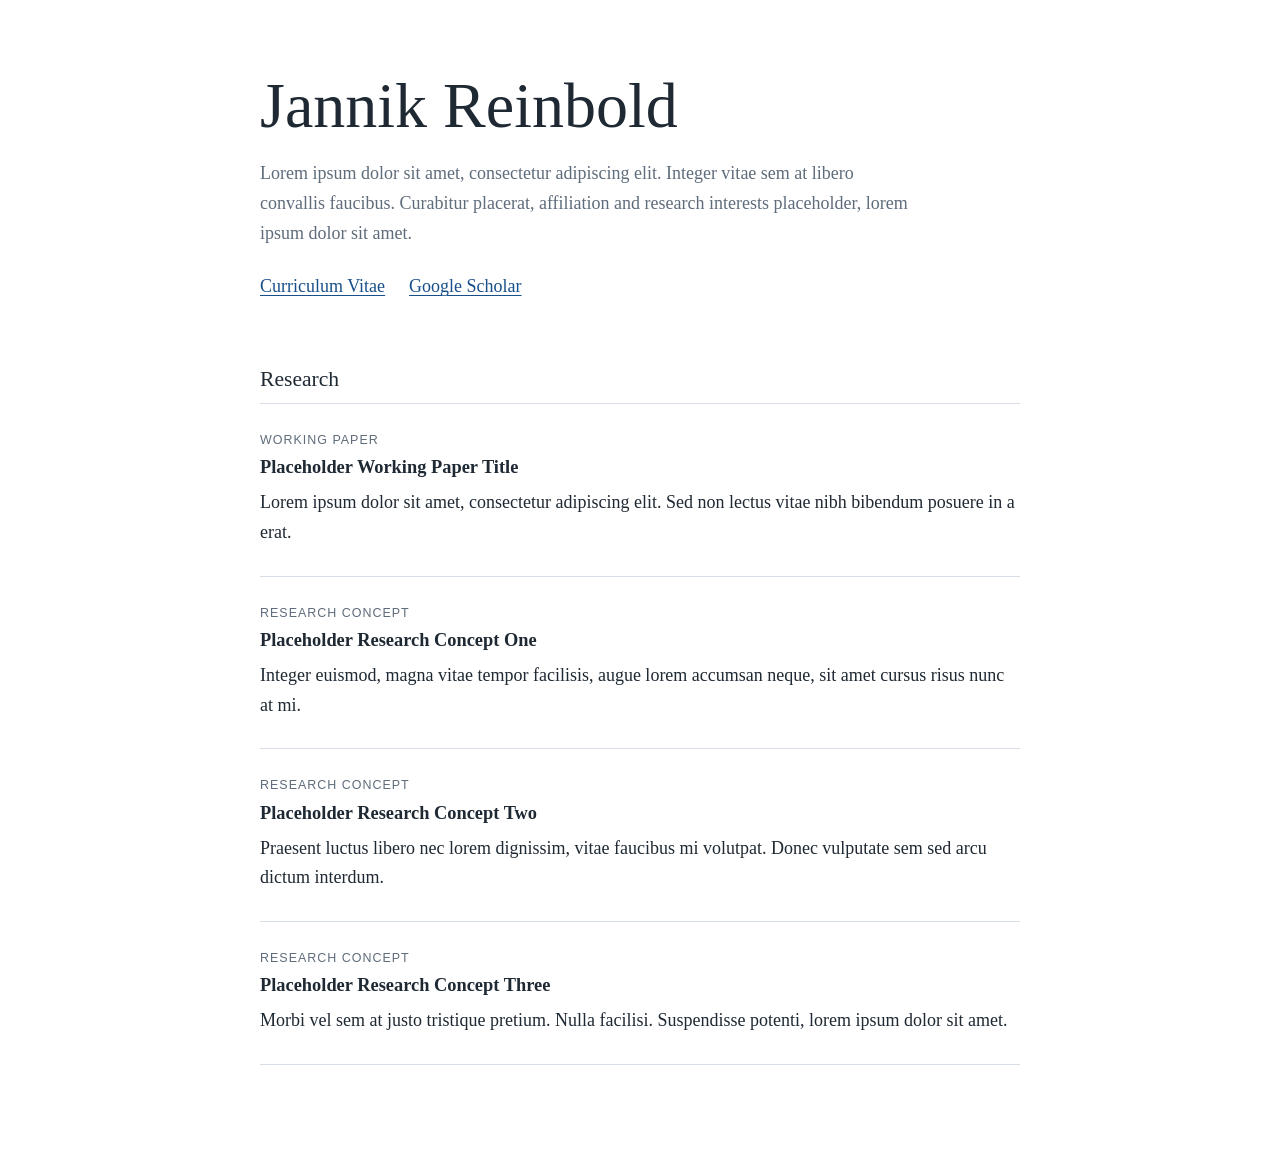
==== index.html @ 5ed9e8a0 "Add files via upload" ====
<!DOCTYPE html>
<html lang="en">
<head>
  <meta charset="utf-8">
  <meta name="viewport" content="width=device-width, initial-scale=1">
  <meta name="description" content="Academic website for Jannik Reinbold.">
  <title>Jannik Reinbold</title>
  <link rel="stylesheet" href="styles.css">
</head>
<body>
  <main class="page">
    <header class="site-header">
      <h1>Jannik Reinbold</h1>
      <p class="intro">
        Lorem ipsum dolor sit amet, consectetur adipiscing elit. Integer vitae
        sem at libero convallis faucibus. Curabitur placerat, affiliation and
        research interests placeholder, lorem ipsum dolor sit amet.
      </p>
      <nav class="links" aria-label="Profile links">
        <a href="cv.pdf">Curriculum Vitae</a>
        <a href="#">Google Scholar</a>
      </nav>
    </header>

    <section class="research" aria-labelledby="research-heading">
      <h2 id="research-heading">Research</h2>

      <article class="research-item">
        <p class="item-type">Working paper</p>
        <h3>Placeholder Working Paper Title</h3>
        <p>
          Lorem ipsum dolor sit amet, consectetur adipiscing elit. Sed non
          lectus vitae nibh bibendum posuere in a erat.
        </p>
      </article>

      <article class="research-item">
        <p class="item-type">Research concept</p>
        <h3>Placeholder Research Concept One</h3>
        <p>
          Integer euismod, magna vitae tempor facilisis, augue lorem accumsan
          neque, sit amet cursus risus nunc at mi.
        </p>
      </article>

      <article class="research-item">
        <p class="item-type">Research concept</p>
        <h3>Placeholder Research Concept Two</h3>
        <p>
          Praesent luctus libero nec lorem dignissim, vitae faucibus mi
          volutpat. Donec vulputate sem sed arcu dictum interdum.
        </p>
      </article>

      <article class="research-item">
        <p class="item-type">Research concept</p>
        <h3>Placeholder Research Concept Three</h3>
        <p>
          Morbi vel sem at justo tristique pretium. Nulla facilisi. Suspendisse
          potenti, lorem ipsum dolor sit amet.
        </p>
      </article>
    </section>
  </main>
</body>
</html>
---- styles.css ----
:root {
  color-scheme: light;
  --background: #ffffff;
  --text: #1f2933;
  --muted: #5f6c7b;
  --rule: #d8dee6;
  --link: #174f8a;
  --link-hover: #0b2f57;
}

* {
  box-sizing: border-box;
}

body {
  margin: 0;
  background: var(--background);
  color: var(--text);
  font-family: Georgia, "Times New Roman", serif;
  font-size: 18px;
  line-height: 1.65;
}

a {
  color: var(--link);
  text-decoration-thickness: 1px;
  text-underline-offset: 0.16em;
}

a:hover,
a:focus {
  color: var(--link-hover);
}

.page {
  width: min(100% - 32px, 760px);
  margin: 0 auto;
  padding: 72px 0 88px;
}

.site-header {
  margin-bottom: 64px;
}

h1,
h2,
h3,
p {
  margin-top: 0;
}

h1 {
  margin-bottom: 20px;
  font-size: clamp(2.25rem, 7vw, 4rem);
  line-height: 1.05;
  font-weight: 400;
  letter-spacing: 0;
}

.intro {
  max-width: 650px;
  margin-bottom: 24px;
  color: var(--muted);
}

.links {
  display: flex;
  flex-wrap: wrap;
  gap: 12px 24px;
}

h2 {
  padding-bottom: 10px;
  border-bottom: 1px solid var(--rule);
  margin-bottom: 28px;
  font-size: 1.35rem;
  line-height: 1.25;
  font-weight: 400;
}

.research-item {
  padding: 0 0 28px;
  margin-bottom: 28px;
  border-bottom: 1px solid var(--rule);
}

.research-item:last-child {
  margin-bottom: 0;
}

.item-type {
  margin-bottom: 6px;
  color: var(--muted);
  font-family: Arial, Helvetica, sans-serif;
  font-size: 0.78rem;
  line-height: 1.4;
  letter-spacing: 0.08em;
  text-transform: uppercase;
}

h3 {
  margin-bottom: 8px;
  font-size: 1.15rem;
  line-height: 1.35;
  font-weight: 600;
}

.research-item p:last-child {
  margin-bottom: 0;
}

@media (max-width: 560px) {
  body {
    font-size: 17px;
  }

  .page {
    width: min(100% - 24px, 760px);
    padding: 44px 0 56px;
  }

  .site-header {
    margin-bottom: 48px;
  }
}
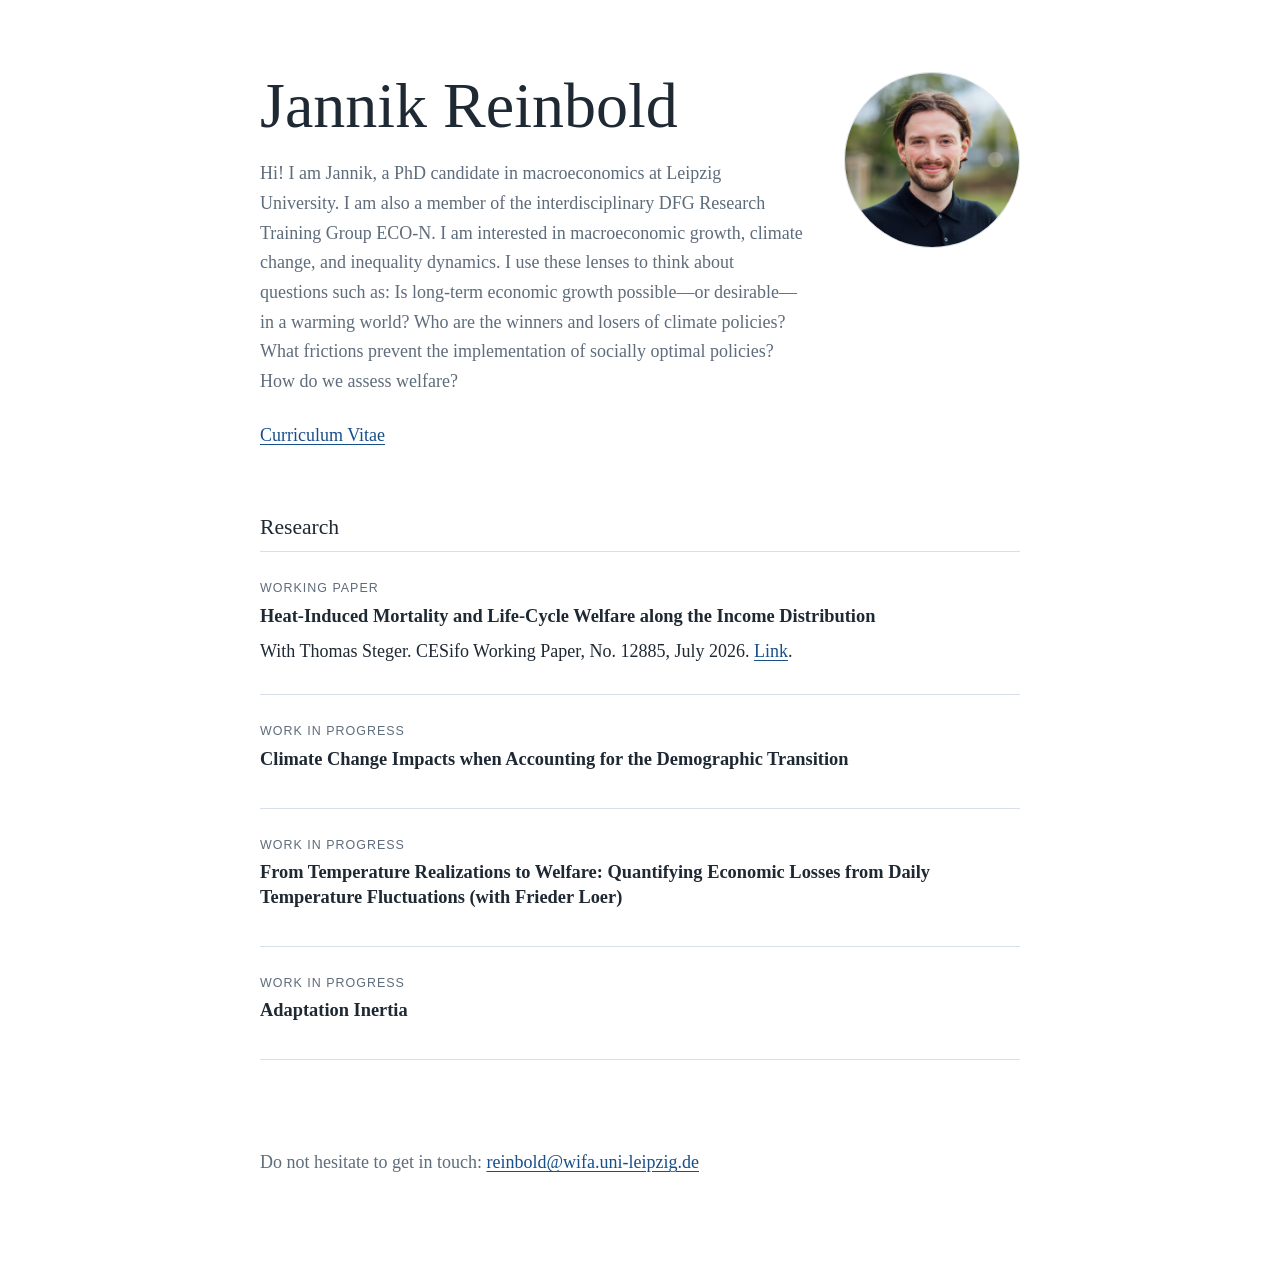
==== commit 5ca3b493: "add first minimal website version" ====
--- a/index.html
+++ b/index.html
@@ -10,16 +10,32 @@
 <body>
   <main class="page">
     <header class="site-header">
-      <h1>Jannik Reinbold</h1>
-      <p class="intro">
-        Lorem ipsum dolor sit amet, consectetur adipiscing elit. Integer vitae
-        sem at libero convallis faucibus. Curabitur placerat, affiliation and
-        research interests placeholder, lorem ipsum dolor sit amet.
-      </p>
-      <nav class="links" aria-label="Profile links">
-        <a href="cv.pdf">Curriculum Vitae</a>
-        <a href="#">Google Scholar</a>
-      </nav>
+      <div class="profile-header">
+        <div class="profile-copy">
+          <h1>Jannik Reinbold</h1>
+          <p class="intro">
+            Hi! I am Jannik, a PhD candidate in macroeconomics at Leipzig
+            University. I am also a member of the interdisciplinary DFG Research
+            Training Group ECO-N. I am interested in macroeconomic growth,
+            climate change, and inequality dynamics. I use these lenses to think
+            about questions such as: Is long-term economic growth possible&mdash;or
+            desirable&mdash;in a warming world? Who are the winners and losers of
+            climate policies? What frictions prevent the implementation of
+            socially optimal policies? How do we assess welfare?
+          </p>
+          <nav class="links" aria-label="Profile links">
+            <a href="cv.pdf">Curriculum Vitae</a>
+            <!-- <a href="#">Google Scholar</a> -->
+          </nav>
+        </div>
+        <img
+          class="profile-photo"
+          src="assets/jannik-reinbold.jpeg"
+          alt="Portrait of Jannik Reinbold"
+          width="800"
+          height="800"
+        >
+      </div>
     </header>
 
     <section class="research" aria-labelledby="research-heading">
@@ -27,40 +43,35 @@
 
       <article class="research-item">
         <p class="item-type">Working paper</p>
-        <h3>Placeholder Working Paper Title</h3>
+        <h3>Heat-Induced Mortality and Life-Cycle Welfare along the Income Distribution</h3>
         <p>
-          Lorem ipsum dolor sit amet, consectetur adipiscing elit. Sed non
-          lectus vitae nibh bibendum posuere in a erat.
+          With Thomas Steger. CESifo Working Paper, No. 12885, July 2026.
+          <a href="https://www.ifo.de/en/cesifo/publications/2026/working-paper/heat-induced-mortality-and-life-cycle-welfare-along-income">Link</a>.
         </p>
       </article>
 
       <article class="research-item">
-        <p class="item-type">Research concept</p>
-        <h3>Placeholder Research Concept One</h3>
-        <p>
-          Integer euismod, magna vitae tempor facilisis, augue lorem accumsan
-          neque, sit amet cursus risus nunc at mi.
-        </p>
+        <p class="item-type">Work in progress</p>
+        <h3>Climate Change Impacts when Accounting for the Demographic Transition</h3>
       </article>
 
       <article class="research-item">
-        <p class="item-type">Research concept</p>
-        <h3>Placeholder Research Concept Two</h3>
-        <p>
-          Praesent luctus libero nec lorem dignissim, vitae faucibus mi
-          volutpat. Donec vulputate sem sed arcu dictum interdum.
-        </p>
+        <p class="item-type">Work in progress</p>
+        <h3>From Temperature Realizations to Welfare: Quantifying Economic Losses from Daily Temperature Fluctuations (with Frieder Loer)</h3>
       </article>
 
       <article class="research-item">
-        <p class="item-type">Research concept</p>
-        <h3>Placeholder Research Concept Three</h3>
-        <p>
-          Morbi vel sem at justo tristique pretium. Nulla facilisi. Suspendisse
-          potenti, lorem ipsum dolor sit amet.
-        </p>
+        <p class="item-type">Work in progress</p>
+        <h3>Adaptation Inertia</h3>
       </article>
     </section>
+
+    <footer class="site-footer">
+      <p>
+        Do not hesitate to get in touch:
+        <a href="mailto:reinbold@wifa.uni-leipzig.de">reinbold@wifa.uni-leipzig.de</a>
+      </p>
+    </footer>
   </main>
 </body>
 </html>
--- a/styles.css
+++ b/styles.css
@@ -42,6 +42,27 @@
   margin-bottom: 64px;
 }
 
+.profile-header {
+  display: flex;
+  align-items: flex-start;
+  justify-content: space-between;
+  gap: 40px;
+}
+
+.profile-copy {
+  min-width: 0;
+  flex: 1;
+}
+
+.profile-photo {
+  width: 176px;
+  height: 176px;
+  flex: 0 0 auto;
+  border: 1px solid var(--rule);
+  border-radius: 50%;
+  object-fit: cover;
+}
+
 h1,
 h2,
 h3,
@@ -51,7 +72,7 @@
 
 h1 {
   margin-bottom: 20px;
-  font-size: clamp(2.25rem, 7vw, 4rem);
+  font-size: 4rem;
   line-height: 1.05;
   font-weight: 400;
   letter-spacing: 0;
@@ -109,6 +130,16 @@
   margin-bottom: 0;
 }
 
+.site-footer {
+  padding-top: 40px;
+  margin-top: 48px;
+  color: var(--muted);
+}
+
+.site-footer p {
+  margin-bottom: 0;
+}
+
 @media (max-width: 560px) {
   body {
     font-size: 17px;
@@ -122,4 +153,18 @@
   .site-header {
     margin-bottom: 48px;
   }
+
+  .profile-header {
+    display: block;
+  }
+
+  .profile-photo {
+    width: 136px;
+    height: 136px;
+    margin-top: 32px;
+  }
+
+  h1 {
+    font-size: 2.55rem;
+  }
 }
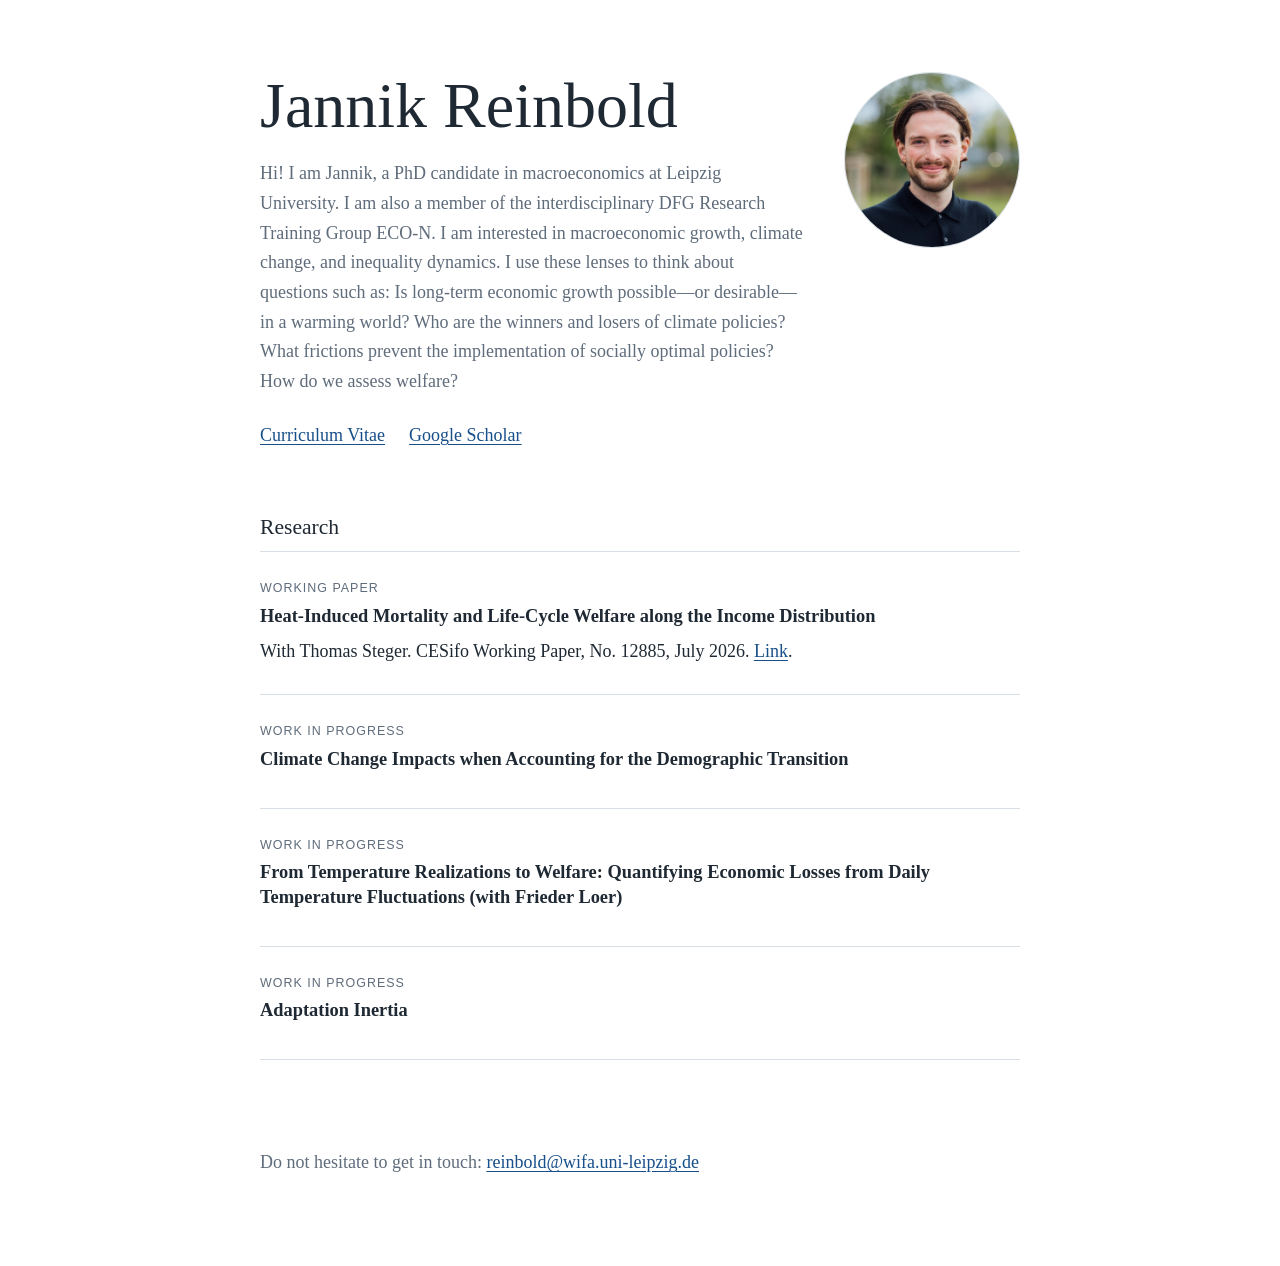
==== commit d63f5df4: "add google scholar link" ====
--- a/index.html
+++ b/index.html
@@ -25,7 +25,7 @@
           </p>
           <nav class="links" aria-label="Profile links">
             <a href="cv.pdf">Curriculum Vitae</a>
-            <!-- <a href="#">Google Scholar</a> -->
+            <a href="https://scholar.google.com/citations?user=cYjU0GYAAAAJ">Google Scholar</a>
           </nav>
         </div>
         <img
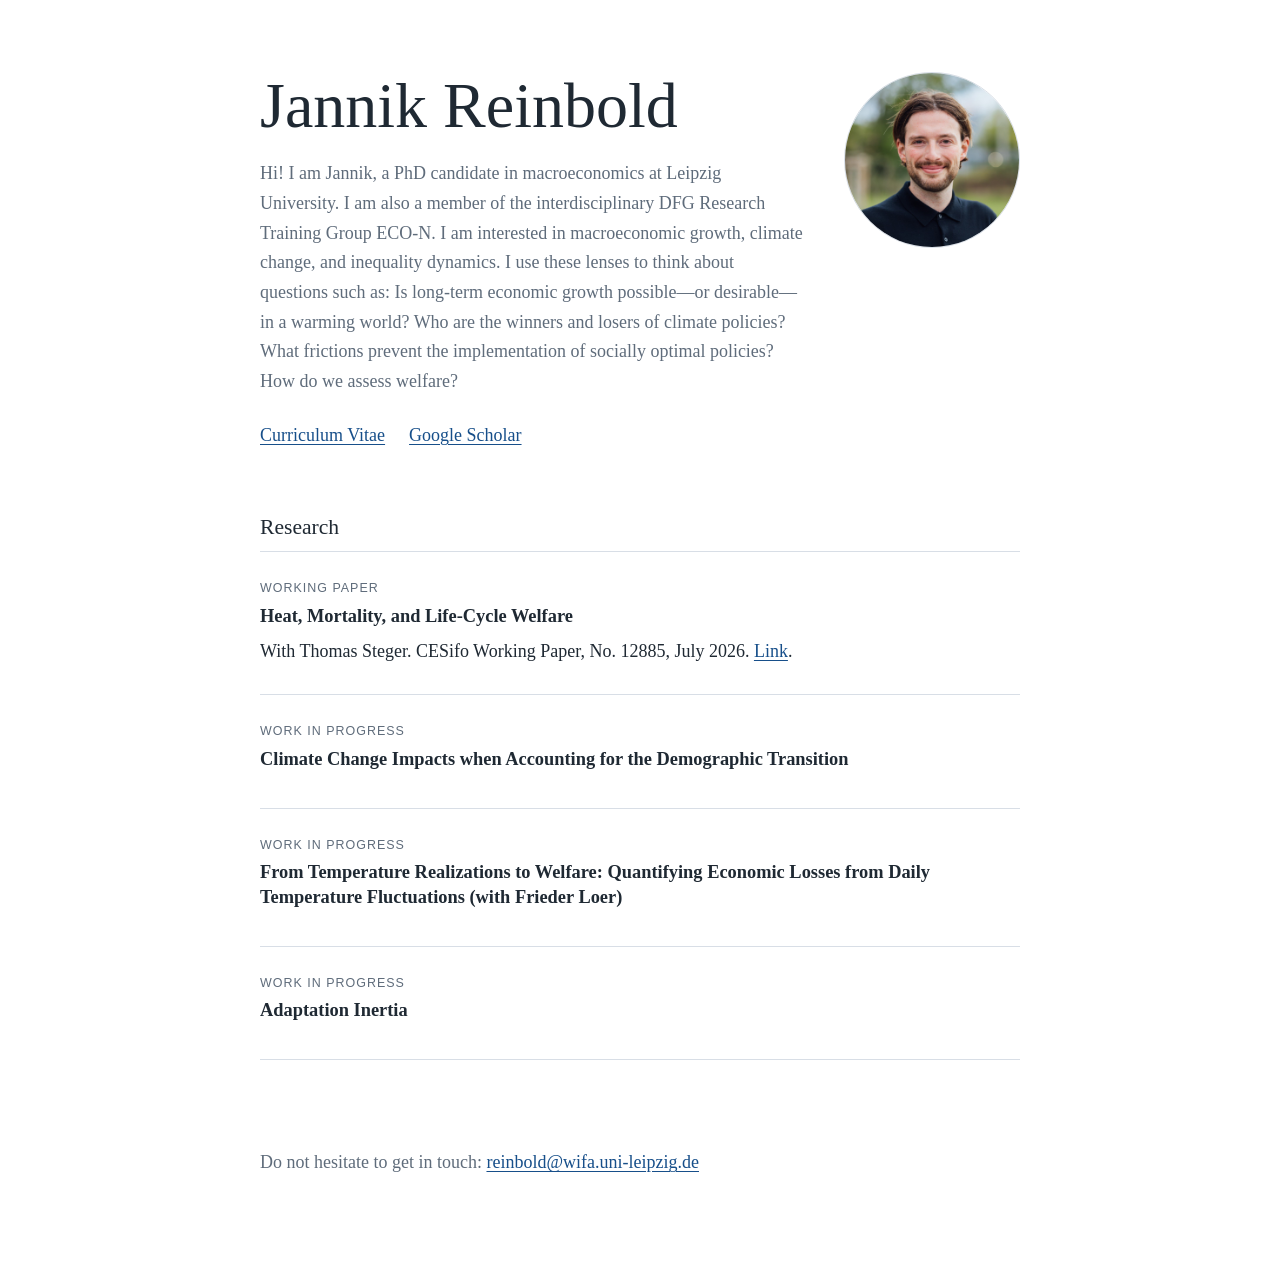
==== commit e44bd123: "change wp title" ====
--- a/index.html
+++ b/index.html
@@ -43,7 +43,7 @@
 
       <article class="research-item">
         <p class="item-type">Working paper</p>
-        <h3>Heat-Induced Mortality and Life-Cycle Welfare along the Income Distribution</h3>
+        <h3>Heat, Mortality, and Life-Cycle Welfare</h3>
         <p>
           With Thomas Steger. CESifo Working Paper, No. 12885, July 2026.
           <a href="https://www.ifo.de/en/cesifo/publications/2026/working-paper/heat-induced-mortality-and-life-cycle-welfare-along-income">Link</a>.
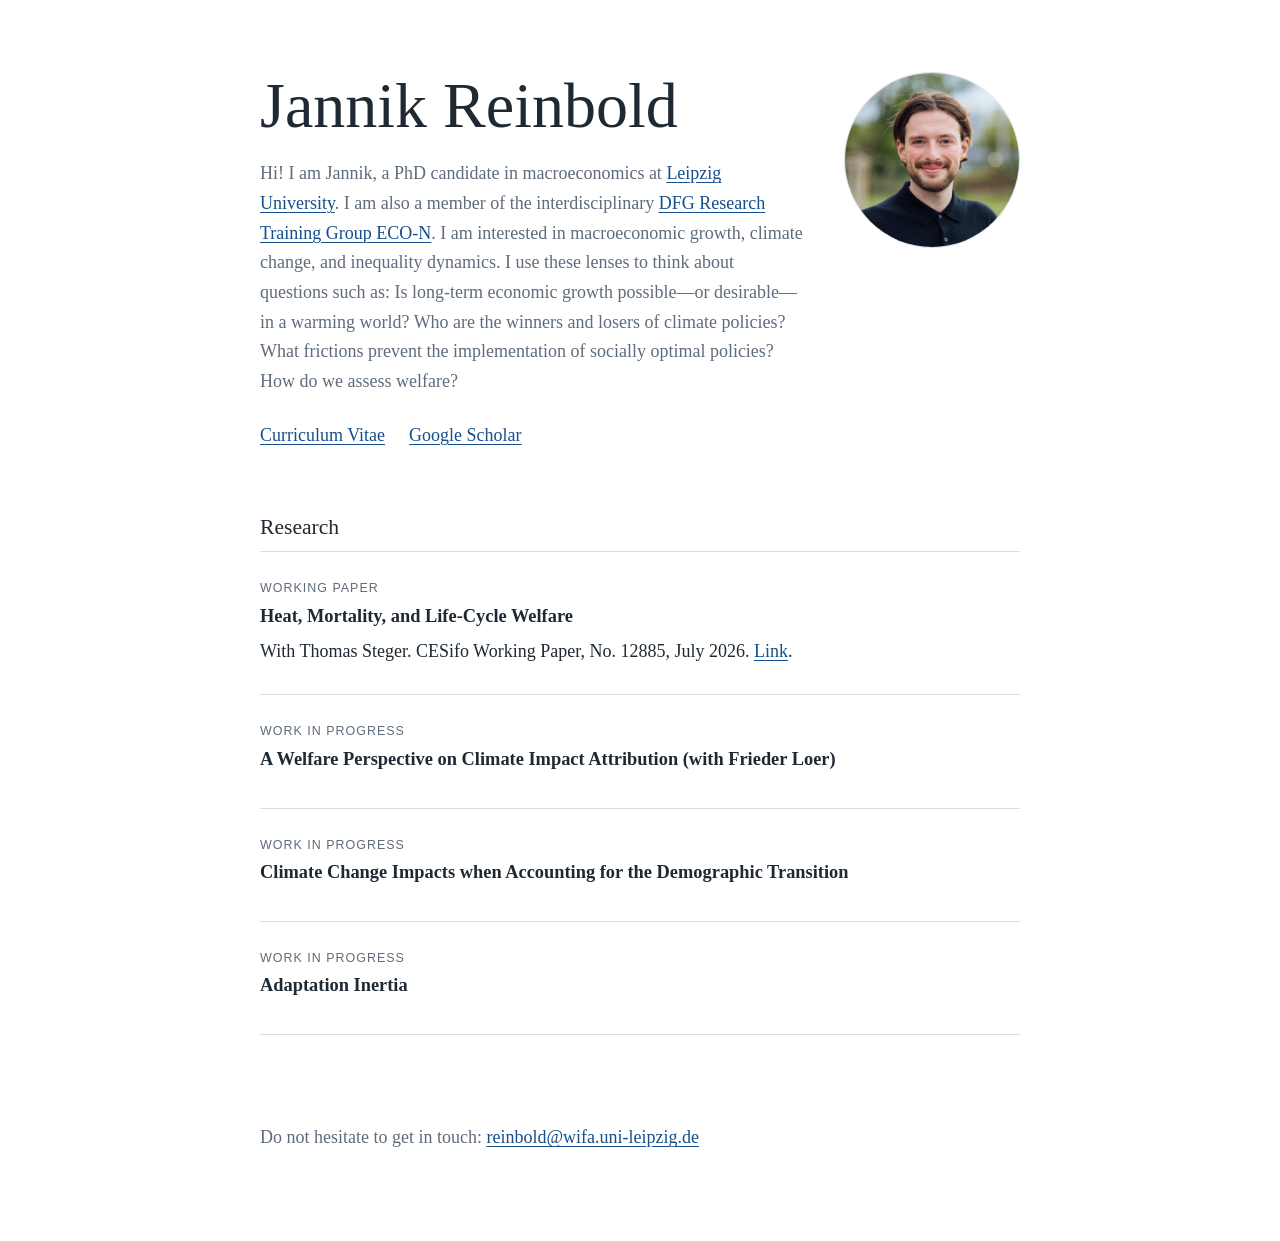
==== commit a4e69321: "change attribution project name and add hyperlinks to instritutions" ====
--- a/index.html
+++ b/index.html
@@ -14,9 +14,11 @@
         <div class="profile-copy">
           <h1>Jannik Reinbold</h1>
           <p class="intro">
-            Hi! I am Jannik, a PhD candidate in macroeconomics at Leipzig
-            University. I am also a member of the interdisciplinary DFG Research
-            Training Group ECO-N. I am interested in macroeconomic growth,
+            Hi! I am Jannik, a PhD candidate in macroeconomics at
+            <a href="https://www.wifa.uni-leipzig.de/en/economics-group">Leipzig University</a>.
+            I am also a member of the interdisciplinary
+            <a href="https://eco-n.org/">DFG Research Training Group ECO-N</a>.
+            I am interested in macroeconomic growth,
             climate change, and inequality dynamics. I use these lenses to think
             about questions such as: Is long-term economic growth possible&mdash;or
             desirable&mdash;in a warming world? Who are the winners and losers of
@@ -52,12 +54,12 @@
 
       <article class="research-item">
         <p class="item-type">Work in progress</p>
-        <h3>Climate Change Impacts when Accounting for the Demographic Transition</h3>
+        <h3>A Welfare Perspective on Climate Impact Attribution (with Frieder Loer)</h3>
       </article>
 
       <article class="research-item">
         <p class="item-type">Work in progress</p>
-        <h3>From Temperature Realizations to Welfare: Quantifying Economic Losses from Daily Temperature Fluctuations (with Frieder Loer)</h3>
+        <h3>Climate Change Impacts when Accounting for the Demographic Transition</h3>
       </article>
 
       <article class="research-item">
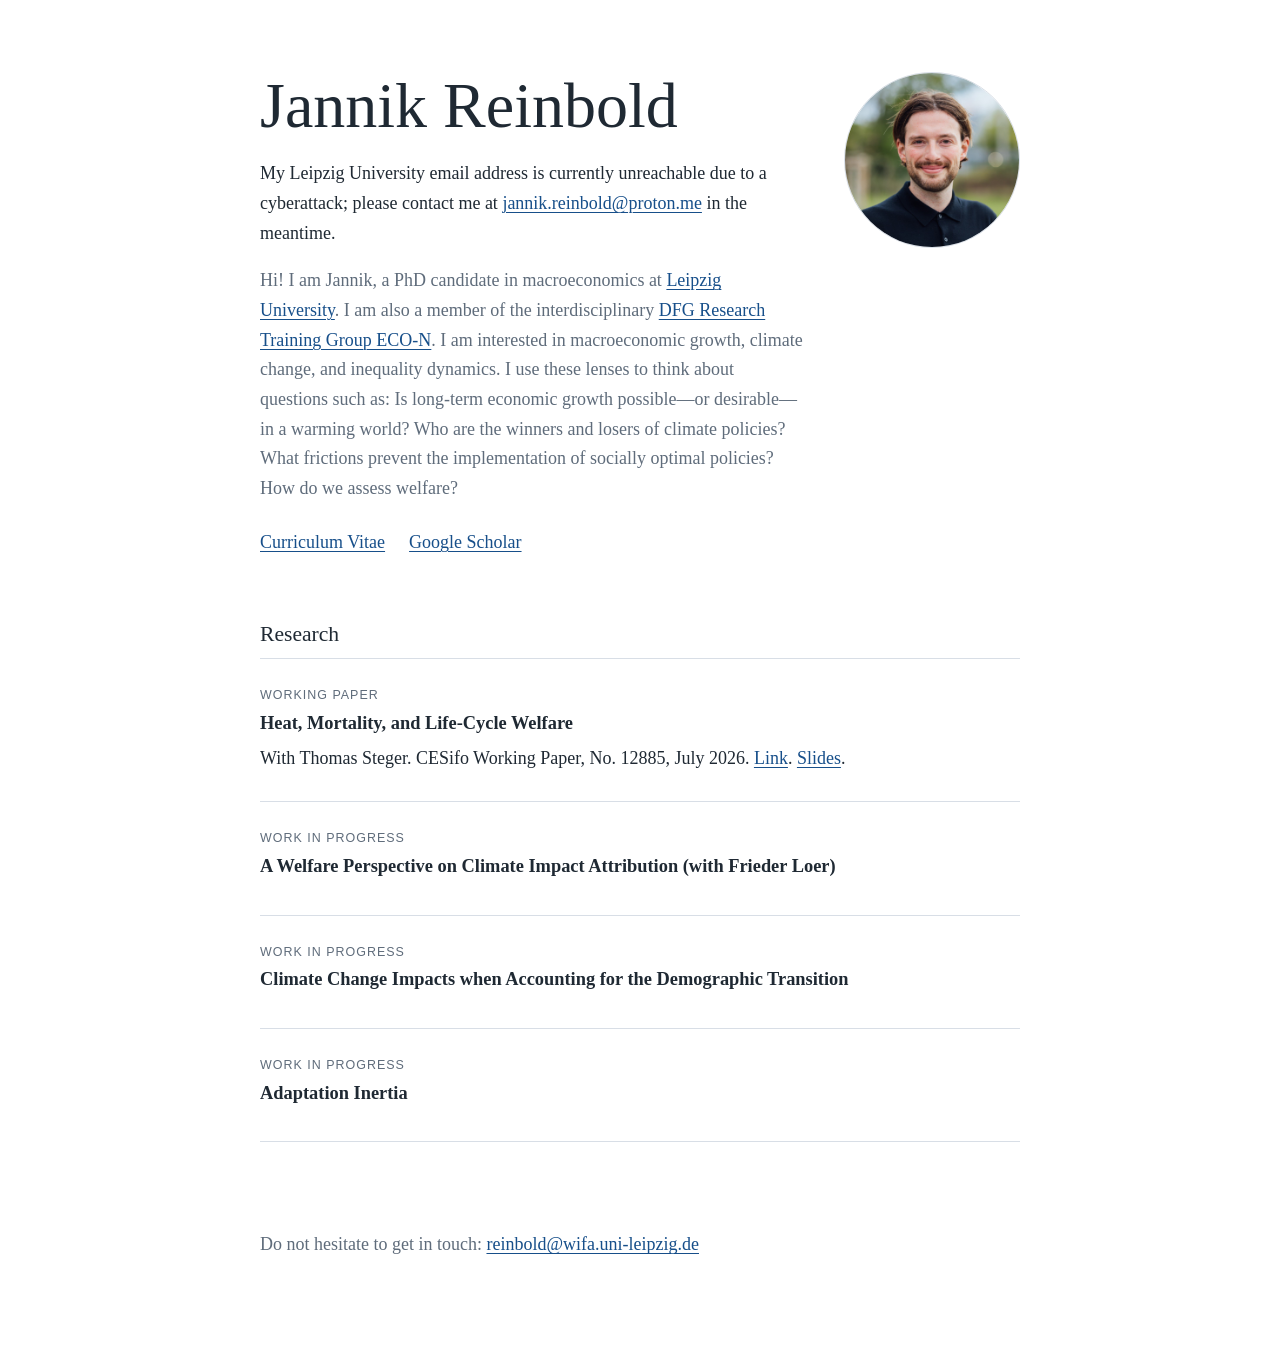
==== commit ad9da695: "update" ====
--- a/index.html
+++ b/index.html
@@ -13,6 +13,11 @@
       <div class="profile-header">
         <div class="profile-copy">
           <h1>Jannik Reinbold</h1>
+          <p>
+            My Leipzig University email address is currently unreachable due to a cyberattack;
+            please contact me at <a href="mailto:jannik.reinbold@proton.me">jannik.reinbold@proton.me</a>
+            in the meantime.
+          </p>
           <p class="intro">
             Hi! I am Jannik, a PhD candidate in macroeconomics at
             <a href="https://www.wifa.uni-leipzig.de/en/economics-group">Leipzig University</a>.
@@ -49,6 +54,7 @@
         <p>
           With Thomas Steger. CESifo Working Paper, No. 12885, July 2026.
           <a href="https://www.ifo.de/en/cesifo/publications/2026/working-paper/heat-induced-mortality-and-life-cycle-welfare-along-income">Link</a>.
+          <a href="heat_mortality_slides.pdf">Slides</a>.
         </p>
       </article>
 
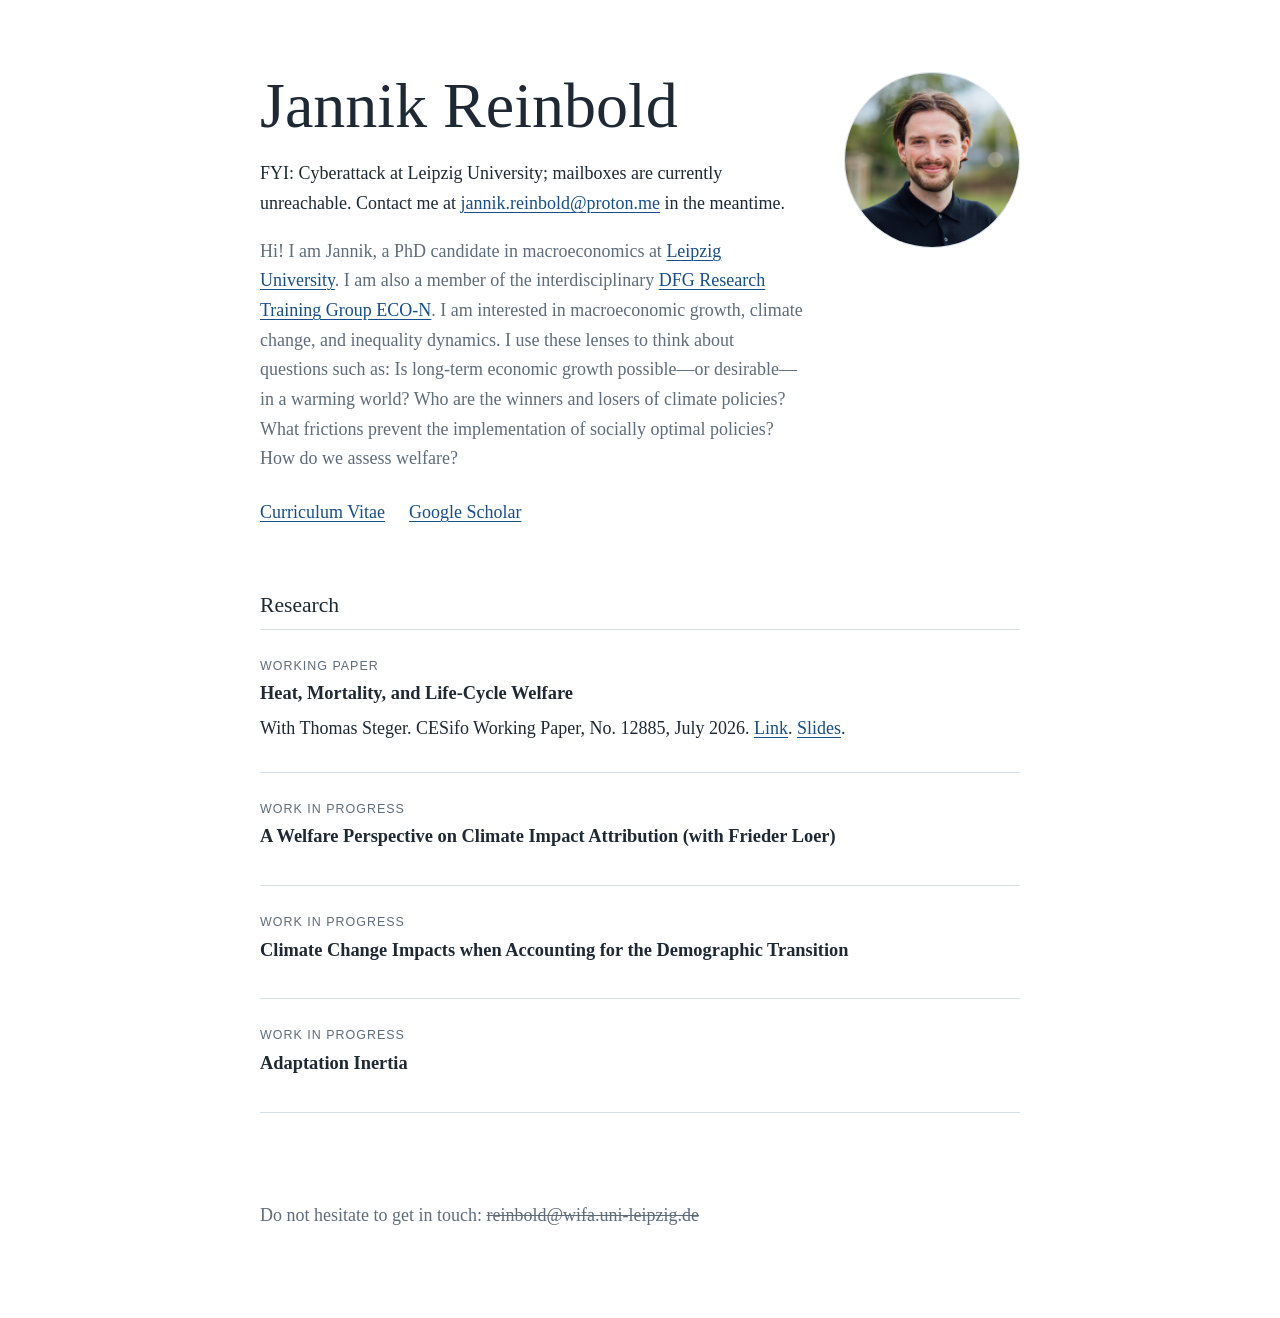
==== commit b9c821a3: "update text" ====
--- a/index.html
+++ b/index.html
@@ -14,8 +14,8 @@
         <div class="profile-copy">
           <h1>Jannik Reinbold</h1>
           <p>
-            My Leipzig University email address is currently unreachable due to a cyberattack;
-            please contact me at <a href="mailto:jannik.reinbold@proton.me">jannik.reinbold@proton.me</a>
+            FYI: Cyberattack at Leipzig University; mailboxes are currently unreachable.
+            Contact me at <a href="mailto:jannik.reinbold@proton.me">jannik.reinbold@proton.me</a>
             in the meantime.
           </p>
           <p class="intro">
@@ -77,7 +77,7 @@
     <footer class="site-footer">
       <p>
         Do not hesitate to get in touch:
-        <a href="mailto:reinbold@wifa.uni-leipzig.de">reinbold@wifa.uni-leipzig.de</a>
+        <s>reinbold@wifa.uni-leipzig.de</s>
       </p>
     </footer>
   </main>
